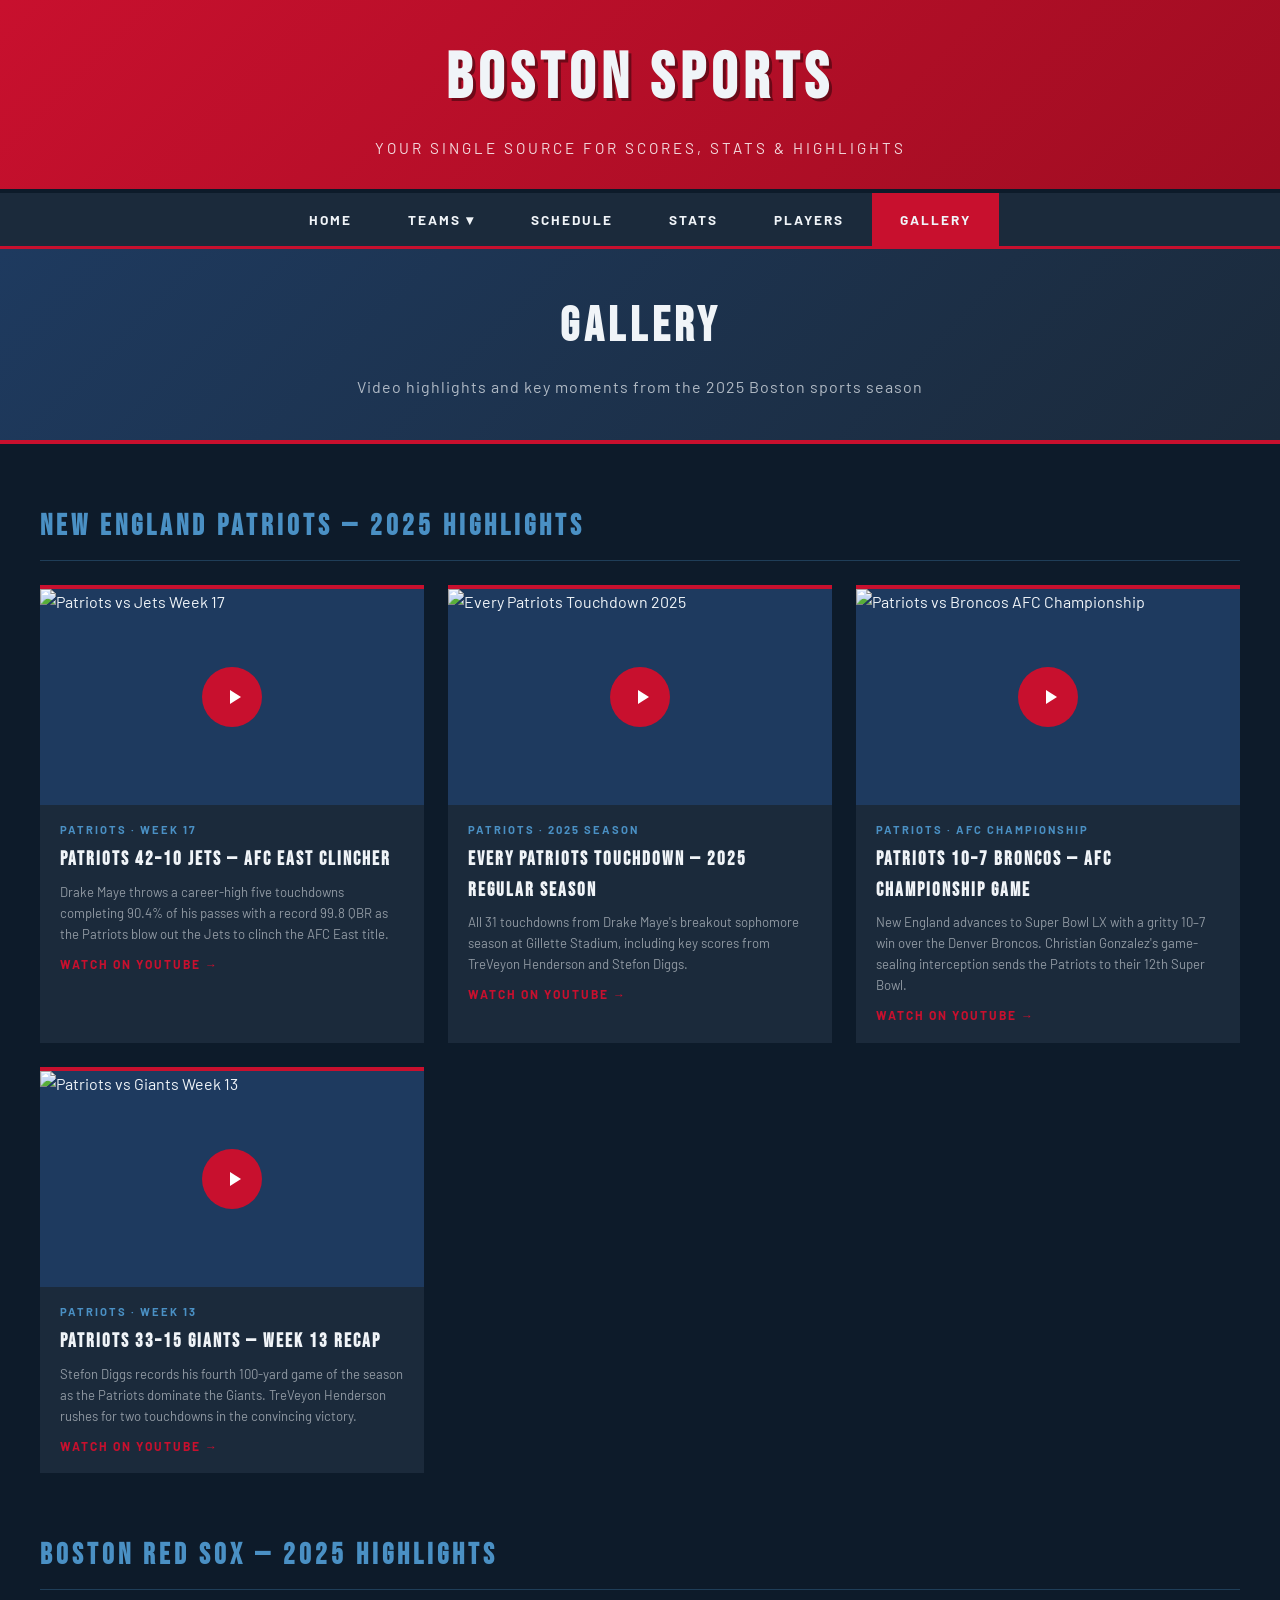
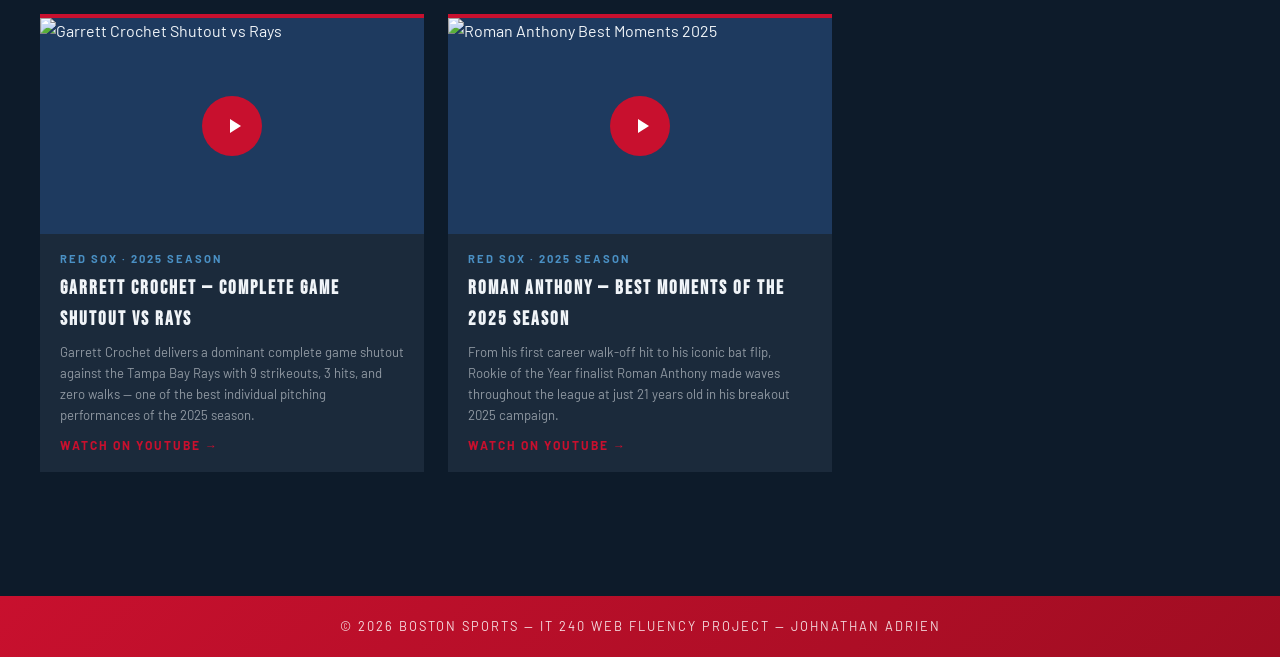
==== gallery.html @ e3b37eab "Add files via upload" ====
<!DOCTYPE html>
<html lang="en">
<head>
  <meta charset="UTF-8" />
  <meta name="viewport" content="width=device-width, initial-scale=1.0"/>
  <title>Boston Sports | Gallery</title>
  <link href="https://fonts.googleapis.com/css2?family=Bebas+Neue&family=Barlow:wght@400;600;700&display=swap" rel="stylesheet"/>
  <link rel="stylesheet" href="styles.css"/>
  <style>
    .gallery-container { padding: 60px 40px; }

    .gallery-block { margin-bottom: 60px; }

    .gallery-block h3 {
      font-family: 'Bebas Neue', sans-serif;
      font-size: 1.8rem;
      letter-spacing: 4px;
      color: var(--accent);
      margin-bottom: 24px;
      border-bottom: 1px solid rgba(74,144,196,0.3);
      padding-bottom: 10px;
    }

    .video-grid {
      display: grid;
      grid-template-columns: repeat(auto-fill, minmax(340px, 1fr));
      gap: 24px;
    }

    /* Clickable card */
    .video-card {
      background-color: var(--navy-mid);
      border-top: 4px solid var(--red);
      overflow: hidden;
      text-decoration: none;
      color: inherit;
      display: block;
      transition: transform 0.2s, border-color 0.2s;
      cursor: pointer;
    }

    .video-card:hover {
      transform: translateY(-4px);
      border-top-color: var(--accent);
    }

    /* Thumbnail with play button overlay */
    .video-thumb {
      position: relative;
      width: 100%;
      padding-bottom: 56.25%;
      overflow: hidden;
      background-color: var(--navy-light);
    }

    .video-thumb img {
      position: absolute;
      top: 0;
      left: 0;
      width: 100%;
      height: 100%;
      object-fit: cover;
      transition: opacity 0.2s;
    }

    .video-card:hover .video-thumb img {
      opacity: 0.85;
    }

    /* Play button overlay */
    .play-btn {
      position: absolute;
      top: 50%;
      left: 50%;
      transform: translate(-50%, -50%);
      width: 60px;
      height: 60px;
      background-color: var(--red);
      border-radius: 50%;
      display: flex;
      align-items: center;
      justify-content: center;
      z-index: 2;
      transition: background 0.2s, transform 0.2s;
    }

    .video-card:hover .play-btn {
      background-color: var(--accent);
      transform: translate(-50%, -50%) scale(1.1);
    }

    .play-btn svg {
      width: 24px;
      height: 24px;
      fill: white;
      margin-left: 4px;
    }

    /* Video info */
    .video-info {
      padding: 16px 20px;
    }

    .video-info .video-tag {
      font-size: 0.7rem;
      letter-spacing: 2px;
      text-transform: uppercase;
      color: var(--accent);
      font-weight: 700;
      margin-bottom: 6px;
    }

    .video-info h4 {
      font-family: 'Bebas Neue', sans-serif;
      font-size: 1.2rem;
      letter-spacing: 2px;
      color: var(--white);
      margin-bottom: 6px;
    }

    .video-info p {
      font-size: 0.82rem;
      color: rgba(240,244,248,0.55);
      line-height: 1.6;
    }

    .watch-link {
      display: inline-block;
      margin-top: 10px;
      font-size: 0.75rem;
      font-weight: 700;
      letter-spacing: 2px;
      text-transform: uppercase;
      color: var(--red);
    }

    .video-card:hover .watch-link {
      color: var(--accent);
    }

    @media (max-width: 768px) {
      .gallery-container { padding: 30px 20px; }
      .video-grid { grid-template-columns: 1fr; }
    }
  </style>
</head>
<body>

  <header>
    <h1>Boston Sports</h1>
    <p>Your single source for scores, stats &amp; highlights</p>
  </header>

  <nav>
    <ul>
      <li><a href="index.html">Home</a></li>
      <li>
        <a href="teams.html">Teams ▾</a>
        <ul class="dropdown">
          <li><a href="teams.html">Football</a></li>
          <li><a href="teams.html">Baseball</a></li>
        </ul>
      </li>
      <li><a href="schedule.html">Schedule</a></li>
      <li><a href="stats.html">Stats</a></li>
      <li><a href="players.html">Players</a></li>
      <li><a href="gallery.html" class="active">Gallery</a></li>
    </ul>
  </nav>

  <div class="page-hero">
    <h2>Gallery</h2>
    <p>Video highlights and key moments from the 2025 Boston sports season</p>
  </div>

  <div class="gallery-container">

    <!-- ── PATRIOTS VIDEOS ── -->
    <div class="gallery-block">
      <h3>New England Patriots — 2025 Highlights</h3>
      <div class="video-grid">

        <a class="video-card" href="https://www.youtube.com/watch?v=RrEI2-lwBlQ" target="_blank" rel="noopener">
          <div class="video-thumb">
            <img src="https://img.youtube.com/vi/RrEI2-lwBlQ/hqdefault.jpg" alt="Patriots vs Jets Week 17"/>
            <div class="play-btn">
              <svg viewBox="0 0 24 24"><path d="M8 5v14l11-7z"/></svg>
            </div>
          </div>
          <div class="video-info">
            <div class="video-tag">Patriots · Week 17</div>
            <h4>Patriots 42–10 Jets — AFC East Clincher</h4>
            <p>Drake Maye throws a career-high five touchdowns completing 90.4% of his passes with a record 99.8 QBR as the Patriots blow out the Jets to clinch the AFC East title.</p>
            <span class="watch-link">Watch on YouTube →</span>
          </div>
        </a>

        <a class="video-card" href="https://www.youtube.com/watch?v=ZAIgDBp9PtM" target="_blank" rel="noopener">
          <div class="video-thumb">
            <img src="https://img.youtube.com/vi/ZAIgDBp9PtM/hqdefault.jpg" alt="Every Patriots Touchdown 2025"/>
            <div class="play-btn">
              <svg viewBox="0 0 24 24"><path d="M8 5v14l11-7z"/></svg>
            </div>
          </div>
          <div class="video-info">
            <div class="video-tag">Patriots · 2025 Season</div>
            <h4>Every Patriots Touchdown — 2025 Regular Season</h4>
            <p>All 31 touchdowns from Drake Maye's breakout sophomore season at Gillette Stadium, including key scores from TreVeyon Henderson and Stefon Diggs.</p>
            <span class="watch-link">Watch on YouTube →</span>
          </div>
        </a>

        <a class="video-card" href="https://www.youtube.com/watch?v=4zShusD66jI" target="_blank" rel="noopener">
          <div class="video-thumb">
            <img src="https://img.youtube.com/vi/4zShusD66jI/hqdefault.jpg" alt="Patriots vs Broncos AFC Championship"/>
            <div class="play-btn">
              <svg viewBox="0 0 24 24"><path d="M8 5v14l11-7z"/></svg>
            </div>
          </div>
          <div class="video-info">
            <div class="video-tag">Patriots · AFC Championship</div>
            <h4>Patriots 10–7 Broncos — AFC Championship Game</h4>
            <p>New England advances to Super Bowl LX with a gritty 10–7 win over the Denver Broncos. Christian Gonzalez's game-sealing interception sends the Patriots to their 12th Super Bowl.</p>
            <span class="watch-link">Watch on YouTube →</span>
          </div>
        </a>

        <a class="video-card" href="https://www.youtube.com/watch?v=LRB3tIVTJnQ" target="_blank" rel="noopener">
          <div class="video-thumb">
            <img src="https://img.youtube.com/vi/LRB3tIVTJnQ/hqdefault.jpg" alt="Patriots vs Giants Week 13"/>
            <div class="play-btn">
              <svg viewBox="0 0 24 24"><path d="M8 5v14l11-7z"/></svg>
            </div>
          </div>
          <div class="video-info">
            <div class="video-tag">Patriots · Week 13</div>
            <h4>Patriots 33–15 Giants — Week 13 Recap</h4>
            <p>Stefon Diggs records his fourth 100-yard game of the season as the Patriots dominate the Giants. TreVeyon Henderson rushes for two touchdowns in the convincing victory.</p>
            <span class="watch-link">Watch on YouTube →</span>
          </div>
        </a>

      </div>
    </div>

    <!-- ── RED SOX VIDEOS ── -->
    <div class="gallery-block">
      <h3>Boston Red Sox — 2025 Highlights</h3>
      <div class="video-grid">

        <a class="video-card" href="https://www.youtube.com/watch?v=mYzKlepaVj8" target="_blank" rel="noopener">
          <div class="video-thumb">
            <img src="https://img.youtube.com/vi/mYzKlepaVj8/hqdefault.jpg" alt="Garrett Crochet Shutout vs Rays"/>
            <div class="play-btn">
              <svg viewBox="0 0 24 24"><path d="M8 5v14l11-7z"/></svg>
            </div>
          </div>
          <div class="video-info">
            <div class="video-tag">Red Sox · 2025 Season</div>
            <h4>Garrett Crochet — Complete Game Shutout vs Rays</h4>
            <p>Garrett Crochet delivers a dominant complete game shutout against the Tampa Bay Rays with 9 strikeouts, 3 hits, and zero walks — one of the best individual pitching performances of the 2025 season.</p>
            <span class="watch-link">Watch on YouTube →</span>
          </div>
        </a>

        <a class="video-card" href="https://www.youtube.com/watch?v=eHoL3UA60uQ" target="_blank" rel="noopener">
          <div class="video-thumb">
            <img src="https://img.youtube.com/vi/eHoL3UA60uQ/hqdefault.jpg" alt="Roman Anthony Best Moments 2025"/>
            <div class="play-btn">
              <svg viewBox="0 0 24 24"><path d="M8 5v14l11-7z"/></svg>
            </div>
          </div>
          <div class="video-info">
            <div class="video-tag">Red Sox · 2025 Season</div>
            <h4>Roman Anthony — Best Moments of the 2025 Season</h4>
            <p>From his first career walk-off hit to his iconic bat flip, Rookie of the Year finalist Roman Anthony made waves throughout the league at just 21 years old in his breakout 2025 campaign.</p>
            <span class="watch-link">Watch on YouTube →</span>
          </div>
        </a>

      </div>
    </div>

  </div>

  <footer>
    <p>&copy; 2026 Boston Sports &mdash; IT 240 Web Fluency Project &mdash; Johnathan Adrien</p>
  </footer>

</body>
</html>
---- styles.css ----
/* ============================================
   Boston Sports — Main Stylesheet
   IT 240 Web Fluency Project
   Johnathan Adrien
   ============================================ */

/* ── CSS Variables ── */
:root {
  --red:        #C8102E;
  --navy:       #0D1B2A;
  --navy-mid:   #1B2A3B;
  --navy-light: #1e3a5f;
  --white:      #F0F4F8;
  --accent:     #4A90C4;
}

/* ── Reset & Base ── */
*, *::before, *::after {
  box-sizing: border-box;
  margin: 0;
  padding: 0;
}

body {
  font-family: 'Barlow', sans-serif;
  background-color: var(--navy);
  color: var(--white);
  line-height: 1.6;
}

a {
  text-decoration: none;
  color: inherit;
}

/* ── HEADER ── */
header {
  background: linear-gradient(135deg, var(--red) 0%, #a00d22 100%);
  padding: 28px 40px;
  text-align: center;
  border-bottom: 4px solid var(--navy);
}

header h1 {
  font-family: 'Bebas Neue', sans-serif;
  font-size: 4rem;
  letter-spacing: 6px;
  color: var(--white);
  text-shadow: 3px 3px 0px rgba(0,0,0,0.4);
}

header p {
  font-size: 0.95rem;
  color: rgba(255,255,255,0.85);
  letter-spacing: 3px;
  text-transform: uppercase;
  margin-top: 6px;
}

/* ── NAVIGATION ── */
nav {
  background-color: var(--navy-mid);
  border-bottom: 3px solid var(--red);
  position: sticky;
  top: 0;
  z-index: 100;
}

nav ul {
  display: flex;
  list-style: none;
  justify-content: center;
}

nav ul li {
  position: relative;
}

nav ul li a {
  display: block;
  padding: 16px 28px;
  font-weight: 700;
  font-size: 0.85rem;
  letter-spacing: 2px;
  text-transform: uppercase;
  color: var(--white);
  transition: background 0.2s;
}

nav ul li a:hover,
nav ul li a.active {
  background-color: var(--red);
}

nav ul li .dropdown {
  display: none;
  position: absolute;
  top: 100%;
  left: 0;
  background-color: var(--navy-light);
  border-top: 3px solid var(--red);
  min-width: 160px;
  z-index: 200;
}

nav ul li .dropdown li a {
  padding: 12px 20px;
  font-size: 0.8rem;
  border-bottom: 1px solid rgba(255,255,255,0.08);
}

nav ul li:hover .dropdown {
  display: block;
}

/* ── PAGE HERO ── */
.page-hero {
  background: linear-gradient(135deg, var(--navy-light) 0%, var(--navy-mid) 100%);
  padding: 40px;
  text-align: center;
  border-bottom: 4px solid var(--red);
}

.page-hero h2 {
  font-family: 'Bebas Neue', sans-serif;
  font-size: 3rem;
  letter-spacing: 5px;
  color: var(--white);
}

.page-hero p {
  color: rgba(240,244,248,0.7);
  margin-top: 8px;
  letter-spacing: 1px;
}

/* ── FOOTER ── */
footer {
  background: linear-gradient(135deg, var(--red) 0%, #a00d22 100%);
  text-align: center;
  padding: 20px 40px;
  font-size: 0.8rem;
  letter-spacing: 2px;
  text-transform: uppercase;
  color: rgba(255,255,255,0.85);
  border-top: 4px solid var(--navy);
}

/* ── STATS TABLES (shared across pages) ── */
.stats-table {
  width: 100%;
  border-collapse: collapse;
  font-size: 0.9rem;
  margin-bottom: 10px;
}

.stats-table th {
  background-color: var(--navy-light);
  color: var(--white);
  padding: 12px 16px;
  text-align: left;
  font-weight: 700;
  letter-spacing: 1px;
  text-transform: uppercase;
  font-size: 0.75rem;
  border-bottom: 2px solid var(--red);
}

.stats-table td {
  padding: 12px 16px;
  border-bottom: 1px solid rgba(255,255,255,0.07);
  color: rgba(240,244,248,0.85);
}

.stats-table td:first-child {
  font-weight: 700;
  color: var(--white);
}

.stats-table tr:hover td {
  background-color: var(--navy-mid);
}

/* ── HOMEPAGE HERO ── */
.hero {
  display: flex;
  height: 340px;
  overflow: hidden;
}

.hero-image {
  flex: 1;
  background-color: var(--navy-mid);
  display: flex;
  flex-direction: column;
  align-items: center;
  justify-content: center;
  gap: 16px;
  border-right: 2px solid var(--navy);
  position: relative;
  overflow: hidden;
  transition: background 0.3s;
}

.hero-image:hover { background-color: var(--navy-light); }
.hero-image:last-child { border-right: none; }

.hero-image-logo {
  width: 160px;
  height: 160px;
  background-color: #ffffff;
  border-radius: 4px;
  display: flex;
  align-items: center;
  justify-content: center;
  padding: 12px;
}

.hero-image-logo img {
  width: 100%;
  height: 100%;
  object-fit: contain;
}

.hero-image-label {
  background-color: var(--red);
  color: var(--white);
  font-family: 'Bebas Neue', sans-serif;
  font-size: 1.2rem;
  letter-spacing: 3px;
  padding: 6px 20px;
}

.hero-record {
  font-size: 0.8rem;
  letter-spacing: 2px;
  text-transform: uppercase;
  color: var(--accent);
}

/* ── HIGHLIGHTS ── */
.highlights {
  background-color: var(--navy-mid);
  padding: 60px 40px;
  text-align: center;
  border-top: 4px solid var(--accent);
}

.highlights h2 {
  font-family: 'Bebas Neue', sans-serif;
  font-size: 3.5rem;
  letter-spacing: 6px;
  color: var(--white);
  margin-bottom: 12px;
}

.highlights > p {
  color: rgba(240,244,248,0.55);
  font-size: 0.95rem;
  letter-spacing: 1px;
  max-width: 500px;
  margin: 0 auto;
}

.highlights-grid {
  display: flex;
  gap: 20px;
  margin-top: 40px;
  flex-wrap: wrap;
  justify-content: center;
}

.highlight-card {
  background-color: var(--navy);
  border: 1px solid rgba(74,144,196,0.2);
  border-top: 3px solid var(--red);
  padding: 24px;
  flex: 1;
  min-width: 220px;
  max-width: 300px;
  text-align: left;
}

.highlight-card .tag {
  font-size: 0.7rem;
  letter-spacing: 2px;
  text-transform: uppercase;
  color: var(--accent);
  font-weight: 700;
  margin-bottom: 10px;
}

.highlight-card h3 {
  font-family: 'Bebas Neue', sans-serif;
  font-size: 1.4rem;
  letter-spacing: 2px;
  margin-bottom: 8px;
  color: var(--white);
}

.highlight-card p {
  font-size: 0.85rem;
  color: rgba(240,244,248,0.55);
  line-height: 1.6;
}

/* ── STATS PREVIEW (homepage) ── */
.stats-preview {
  padding: 60px 40px;
  background-color: var(--navy);
  border-top: 4px solid var(--red);
}

.stats-preview h2 {
  font-family: 'Bebas Neue', sans-serif;
  font-size: 2.5rem;
  letter-spacing: 4px;
  margin-bottom: 24px;
  color: var(--white);
}

/* ── TEAMS PAGE ── */
.tab-bar {
  display: flex;
  justify-content: center;
  background-color: var(--navy-mid);
  border-bottom: 3px solid var(--accent);
}

.tab-bar button {
  background: none;
  border: none;
  color: var(--white);
  font-family: 'Barlow', sans-serif;
  font-weight: 700;
  font-size: 0.85rem;
  letter-spacing: 2px;
  text-transform: uppercase;
  padding: 16px 40px;
  cursor: pointer;
  transition: background 0.2s;
}

.tab-bar button:hover,
.tab-bar button.active {
  background-color: var(--red);
}

.team-section {
  display: none;
  padding: 60px 40px;
}

.team-section.active {
  display: block;
}

.team-header {
  display: flex;
  align-items: center;
  gap: 30px;
  margin-bottom: 40px;
  border-bottom: 3px solid var(--accent);
  padding-bottom: 30px;
}

.team-logo {
  width: 130px;
  height: 130px;
  background-color: var(--navy);
  border: 3px solid var(--accent);
  display: flex;
  align-items: center;
  justify-content: center;
  flex-shrink: 0;
  overflow: hidden;
  padding: 10px;
  border-radius: 4px;
}

.team-logo img {
  width: 100%;
  height: 100%;
  object-fit: contain;
}

.team-info h3 {
  font-family: 'Bebas Neue', sans-serif;
  font-size: 2.5rem;
  letter-spacing: 4px;
  color: var(--white);
}

.team-info p {
  color: rgba(240,244,248,0.55);
  font-size: 0.9rem;
  letter-spacing: 1px;
  margin-top: 4px;
}

.team-info .record {
  color: var(--accent);
  font-size: 0.85rem;
  letter-spacing: 1px;
  margin-top: 6px;
}

.team-stats-row {
  display: flex;
  gap: 24px;
  flex-wrap: wrap;
  margin-top: 16px;
  padding-top: 16px;
  border-top: 1px solid rgba(255,255,255,0.08);
}

.team-stat {
  display: flex;
  flex-direction: column;
}

.team-stat .ts-val {
  font-family: 'Bebas Neue', sans-serif;
  font-size: 1.4rem;
  color: var(--white);
  letter-spacing: 2px;
  line-height: 1;
}

.team-stat .ts-lbl {
  font-size: 0.65rem;
  letter-spacing: 2px;
  text-transform: uppercase;
  color: rgba(240,244,248,0.4);
  margin-top: 2px;
}

.roster-section-label {
  font-family: 'Bebas Neue', sans-serif;
  font-size: 1.2rem;
  letter-spacing: 3px;
  color: var(--accent);
  margin: 30px 0 12px;
  text-transform: uppercase;
}

.roster-table {
  width: 100%;
  border-collapse: collapse;
  font-size: 0.9rem;
}

.roster-table th {
  background-color: var(--navy-light);
  color: var(--white);
  padding: 12px 16px;
  text-align: left;
  font-weight: 700;
  letter-spacing: 1px;
  text-transform: uppercase;
  font-size: 0.75rem;
  border-bottom: 2px solid var(--red);
}

.roster-table td {
  padding: 12px 16px;
  border-bottom: 1px solid rgba(255,255,255,0.07);
  color: rgba(240,244,248,0.85);
}

.roster-table tr:hover td {
  background-color: var(--navy-mid);
}

.featured { font-weight: 700; color: var(--white); }

.featured-badge {
  font-size: 0.65rem;
  font-weight: 700;
  letter-spacing: 1px;
  text-transform: uppercase;
  padding: 2px 8px;
  background-color: var(--red);
  color: var(--white);
  margin-left: 6px;
  vertical-align: middle;
}

/* ── SCHEDULE PAGE ── */
.schedule-container { padding: 60px 40px; }

.schedule-block { margin-bottom: 50px; }

.schedule-block h3 {
  font-family: 'Bebas Neue', sans-serif;
  font-size: 1.8rem;
  letter-spacing: 4px;
  color: var(--accent);
  margin-bottom: 16px;
  border-bottom: 1px solid rgba(74,144,196,0.3);
  padding-bottom: 10px;
}

.game-card {
  background-color: var(--navy-mid);
  border-left: 4px solid var(--red);
  padding: 20px 24px;
  margin-bottom: 12px;
  display: flex;
  justify-content: space-between;
  align-items: center;
  flex-wrap: wrap;
  gap: 12px;
}

.game-info { display: flex; flex-direction: column; gap: 4px; }

.game-info .matchup {
  font-family: 'Bebas Neue', sans-serif;
  font-size: 1.4rem;
  letter-spacing: 2px;
  color: var(--white);
}

.game-info .details {
  font-size: 0.8rem;
  color: rgba(240,244,248,0.45);
  letter-spacing: 1px;
  text-transform: uppercase;
}

.game-result {
  font-family: 'Bebas Neue', sans-serif;
  font-size: 1.6rem;
  letter-spacing: 2px;
  text-align: right;
}

.game-result.win { color: #4caf50; }
.game-result.loss { color: var(--red); }
.game-result.tbd { color: var(--accent); }

.badge {
  font-size: 0.7rem;
  font-weight: 700;
  letter-spacing: 2px;
  text-transform: uppercase;
  padding: 4px 10px;
  background-color: var(--red);
  color: var(--white);
}

.badge.upcoming {
  background-color: var(--navy-light);
  color: var(--accent);
  border: 1px solid var(--accent);
}

/* ── STATS PAGE ── */
.stats-container { padding: 60px 40px; }

.stats-block { margin-bottom: 60px; }

.stats-block h3 {
  font-family: 'Bebas Neue', sans-serif;
  font-size: 1.8rem;
  letter-spacing: 4px;
  color: var(--accent);
  margin-bottom: 20px;
  border-bottom: 1px solid rgba(74,144,196,0.3);
  padding-bottom: 10px;
}

.stats-block h4 {
  font-family: 'Bebas Neue', sans-serif;
  font-size: 1.1rem;
  letter-spacing: 3px;
  color: var(--red);
  margin: 24px 0 12px;
  text-transform: uppercase;
}

/* ── PLAYERS PAGE ── */
.players-container { padding: 60px 40px; }

.team-label {
  font-family: 'Bebas Neue', sans-serif;
  font-size: 1.8rem;
  letter-spacing: 4px;
  color: var(--accent);
  margin-bottom: 24px;
  border-bottom: 1px solid rgba(74,144,196,0.3);
  padding-bottom: 10px;
}

.featured-players {
  display: flex;
  flex-direction: column;
  gap: 30px;
  margin-bottom: 60px;
}

.player-profile {
  background-color: var(--navy-mid);
  border-left: 5px solid var(--red);
  display: flex;
  gap: 0;
  overflow: hidden;
}

.player-photo-box {
  width: 160px;
  height: 280px;
  background-color: var(--navy-light);
  display: flex;
  align-items: center;
  justify-content: center;
  font-size: 0.75rem;
  letter-spacing: 2px;
  color: rgba(255,255,255,0.2);
  text-transform: uppercase;
  flex-shrink: 0;
  text-align: center;
  overflow: hidden;
}

.player-photo-box img {
  width: 100%;
  height: 100%;
  object-fit: cover;
  object-position: center top;
  display: block;
}

.player-details { padding: 24px 28px; flex: 1; }

.player-top {
  display: flex;
  align-items: flex-start;
  justify-content: space-between;
  flex-wrap: wrap;
  gap: 12px;
  margin-bottom: 12px;
}

.player-name-block .number {
  font-family: 'Bebas Neue', sans-serif;
  font-size: 1rem;
  color: var(--red);
  letter-spacing: 2px;
}

.player-name-block .name {
  font-family: 'Bebas Neue', sans-serif;
  font-size: 2rem;
  letter-spacing: 3px;
  color: var(--white);
  line-height: 1.1;
}

.player-name-block .position {
  font-size: 0.8rem;
  letter-spacing: 2px;
  text-transform: uppercase;
  color: var(--accent);
  margin-top: 4px;
}

.player-badges {
  display: flex;
  gap: 8px;
  flex-wrap: wrap;
}

.player-badges .badge {
  font-size: 0.65rem;
  font-weight: 700;
  letter-spacing: 1.5px;
  text-transform: uppercase;
  padding: 4px 10px;
  border: 1px solid var(--accent);
  color: var(--accent);
  background: none;
}

.player-badges .badge.red {
  border-color: var(--red);
  color: var(--red);
}

.player-bio {
  font-size: 0.88rem;
  color: rgba(240,244,248,0.65);
  line-height: 1.7;
  margin-bottom: 20px;
  max-width: 700px;
}

.player-stat-row {
  display: flex;
  gap: 24px;
  flex-wrap: wrap;
  padding-top: 16px;
  border-top: 1px solid rgba(255,255,255,0.08);
}

.stat-box {
  display: flex;
  flex-direction: column;
  align-items: center;
  min-width: 60px;
}

.stat-box .val {
  font-family: 'Bebas Neue', sans-serif;
  font-size: 1.8rem;
  color: var(--white);
  line-height: 1;
}

.stat-box .lbl {
  font-size: 0.65rem;
  letter-spacing: 2px;
  text-transform: uppercase;
  color: rgba(240,244,248,0.4);
  margin-top: 2px;
}

/* ── MOBILE RESPONSIVENESS ── */
@media (max-width: 768px) {
  header h1 { font-size: 2.5rem; }
  nav ul { flex-wrap: wrap; justify-content: flex-start; }
  nav ul li a { padding: 12px 16px; font-size: 0.75rem; }
  .hero { flex-direction: column; height: auto; }
  .hero-image { height: 220px; border-right: none; border-bottom: 2px solid var(--navy); }
  .highlights, .stats-preview { padding: 40px 20px; }
  .highlights h2 { font-size: 2.5rem; }
  .stats-table { font-size: 0.8rem; }
  .stats-table th, .stats-table td { padding: 10px; }
  .team-section { padding: 30px 20px; }
  .team-header { flex-direction: column; text-align: center; }
  .schedule-container { padding: 30px 20px; }
  .game-card { flex-direction: column; }
  .stats-container { padding: 30px 20px; }
  .stats-table { font-size: 0.78rem; }
  .stats-table th, .stats-table td { padding: 10px 8px; }
  .players-container { padding: 30px 20px; }
  .player-profile { flex-direction: column; }
  .player-photo-box { width: 100%; height: 180px; }
  .player-stat-row { gap: 16px; }
}
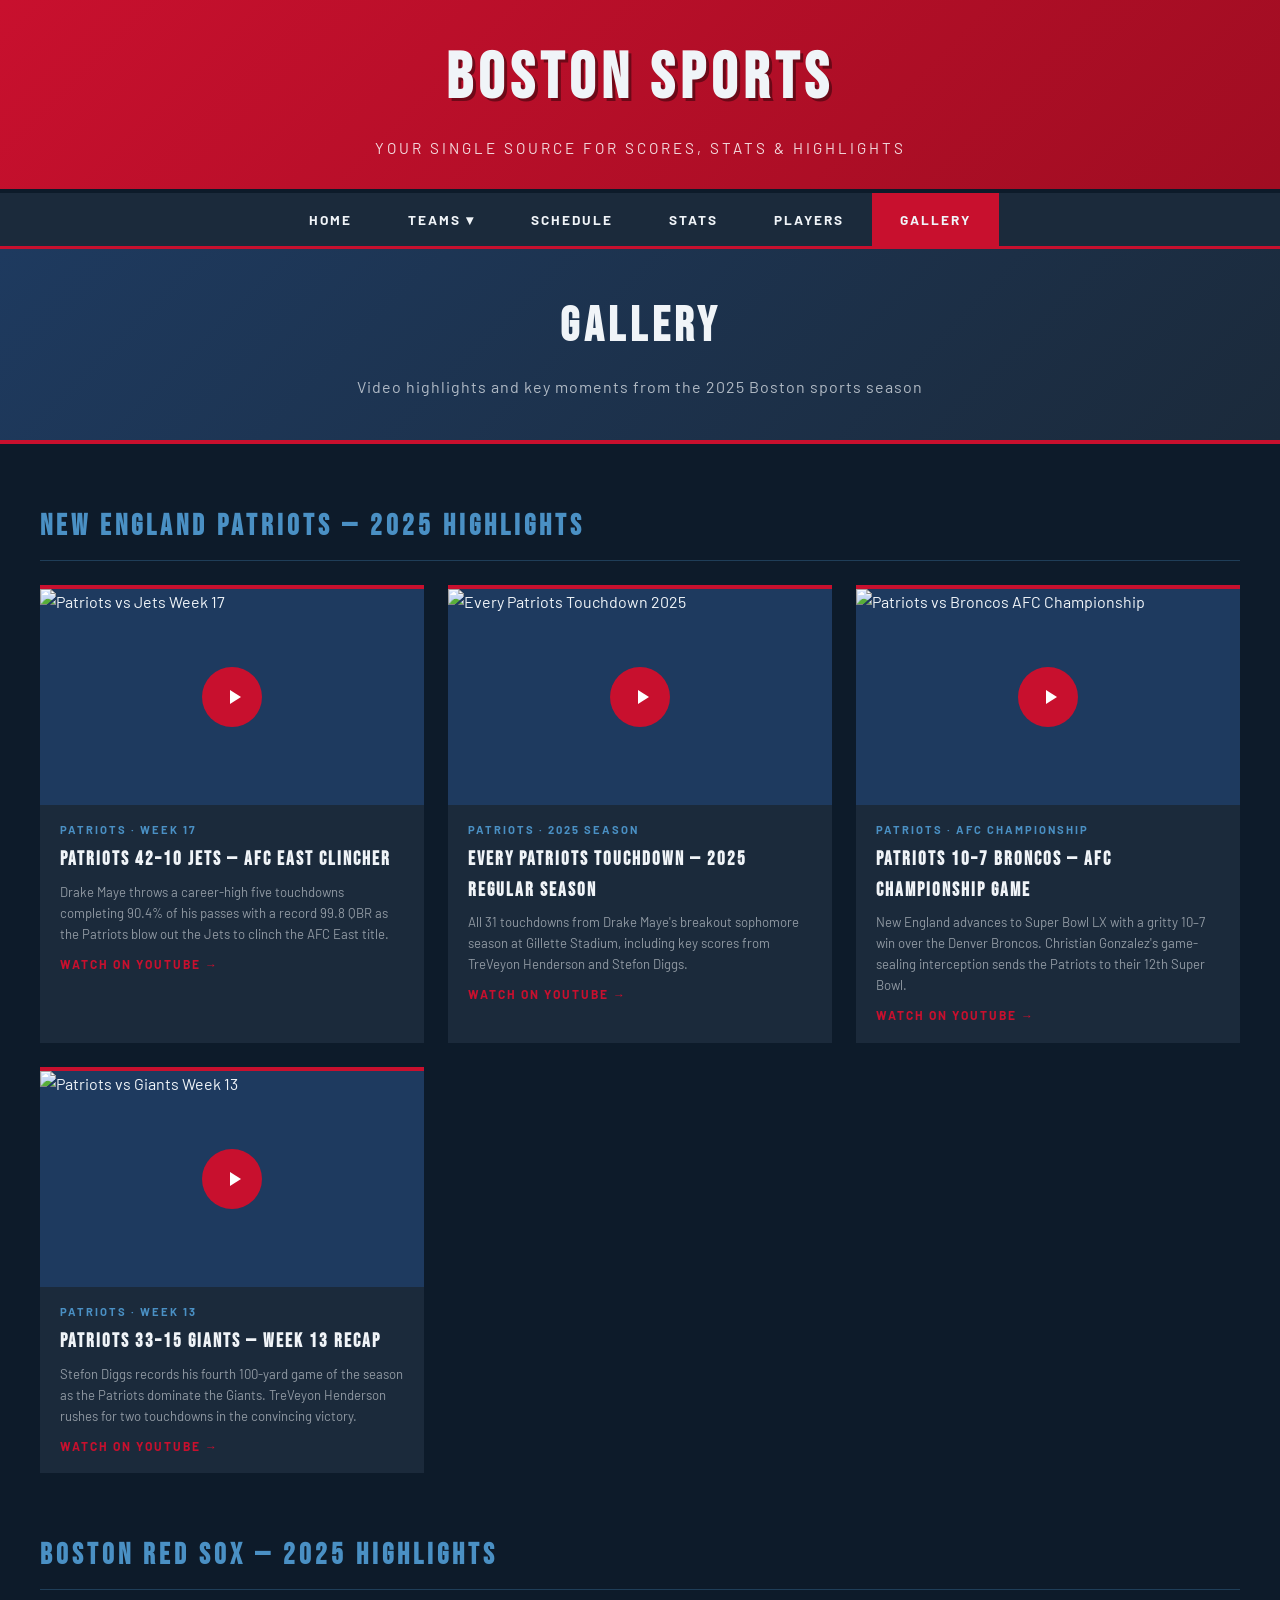
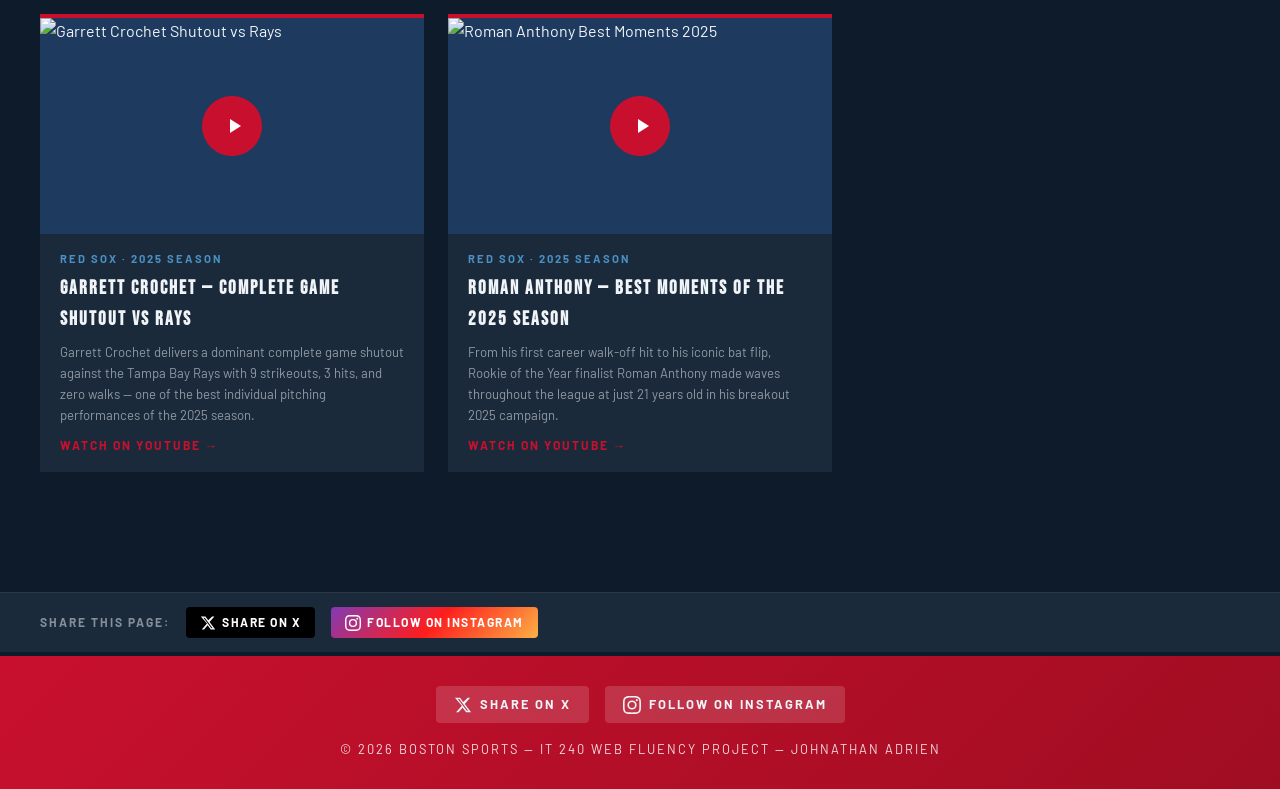
==== commit e7dcd124: "Add files via upload" ====
--- a/gallery.html
+++ b/gallery.html
@@ -283,7 +283,30 @@
 
   </div>
 
+  <!-- ── SHARE BAR ── -->
+  <div class="share-bar">
+    <span>Share This Page:</span>
+    <a class="share-x" href="https://twitter.com/intent/tweet?text=Check+out+Boston+Sports!&url=https://mr2tymes.github.io/boston-sports/" target="_blank" rel="noopener">
+      <svg viewBox="0 0 24 24"><path d="M18.244 2.25h3.308l-7.227 8.26 8.502 11.24H16.17l-4.714-6.231-5.401 6.231H2.743l7.73-8.835L1.254 2.25H8.08l4.259 5.636 5.905-5.636Zm-1.161 17.52h1.833L7.084 4.126H5.117z"/></svg>
+      Share on X
+    </a>
+    <a class="share-ig" href="https://www.instagram.com/redsox/" target="_blank" rel="noopener">
+      <svg viewBox="0 0 24 24"><path d="M12 2.163c3.204 0 3.584.012 4.85.07 3.252.148 4.771 1.691 4.919 4.919.058 1.265.069 1.645.069 4.849 0 3.205-.012 3.584-.069 4.849-.149 3.225-1.664 4.771-4.919 4.919-1.266.058-1.644.07-4.85.07-3.204 0-3.584-.012-4.849-.07-3.26-.149-4.771-1.699-4.919-4.92-.058-1.265-.07-1.644-.07-4.849 0-3.204.013-3.583.07-4.849.149-3.227 1.664-4.771 4.919-4.919 1.266-.057 1.645-.069 4.849-.069zM12 0C8.741 0 8.333.014 7.053.072 2.695.272.273 2.69.073 7.052.014 8.333 0 8.741 0 12c0 3.259.014 3.668.072 4.948.2 4.358 2.618 6.78 6.98 6.98C8.333 23.986 8.741 24 12 24c3.259 0 3.668-.014 4.948-.072 4.354-.2 6.782-2.618 6.979-6.98.059-1.28.073-1.689.073-4.948 0-3.259-.014-3.667-.072-4.947-.196-4.354-2.617-6.78-6.979-6.98C15.668.014 15.259 0 12 0zm0 5.838a6.162 6.162 0 100 12.324 6.162 6.162 0 000-12.324zM12 16a4 4 0 110-8 4 4 0 010 8zm6.406-11.845a1.44 1.44 0 100 2.881 1.44 1.44 0 000-2.881z"/></svg>
+      Follow on Instagram
+    </a>
+  </div>
+
   <footer>
+    <div class="footer-social">
+      <a href="https://twitter.com/intent/tweet?text=Check+out+Boston+Sports!&url=https://mr2tymes.github.io/boston-sports/" target="_blank" rel="noopener">
+        <svg viewBox="0 0 24 24"><path d="M18.244 2.25h3.308l-7.227 8.26 8.502 11.24H16.17l-4.714-6.231-5.401 6.231H2.743l7.73-8.835L1.254 2.25H8.08l4.259 5.636 5.905-5.636Zm-1.161 17.52h1.833L7.084 4.126H5.117z"/></svg>
+        Share on X
+      </a>
+      <a href="https://www.instagram.com/redsox/" target="_blank" rel="noopener">
+        <svg viewBox="0 0 24 24"><path d="M12 2.163c3.204 0 3.584.012 4.85.07 3.252.148 4.771 1.691 4.919 4.919.058 1.265.069 1.645.069 4.849 0 3.205-.012 3.584-.069 4.849-.149 3.225-1.664 4.771-4.919 4.919-1.266.058-1.644.07-4.85.07-3.204 0-3.584-.012-4.849-.07-3.26-.149-4.771-1.699-4.919-4.92-.058-1.265-.07-1.644-.07-4.849 0-3.204.013-3.583.07-4.849.149-3.227 1.664-4.771 4.919-4.919 1.266-.057 1.645-.069 4.849-.069zM12 0C8.741 0 8.333.014 7.053.072 2.695.272.273 2.69.073 7.052.014 8.333 0 8.741 0 12c0 3.259.014 3.668.072 4.948.2 4.358 2.618 6.78 6.98 6.98C8.333 23.986 8.741 24 12 24c3.259 0 3.668-.014 4.948-.072 4.354-.2 6.782-2.618 6.979-6.98.059-1.28.073-1.689.073-4.948 0-3.259-.014-3.667-.072-4.947-.196-4.354-2.617-6.78-6.979-6.98C15.668.014 15.259 0 12 0zm0 5.838a6.162 6.162 0 100 12.324 6.162 6.162 0 000-12.324zM12 16a4 4 0 110-8 4 4 0 010 8zm6.406-11.845a1.44 1.44 0 100 2.881 1.44 1.44 0 000-2.881z"/></svg>
+        Follow on Instagram
+      </a>
+    </div>
     <p>&copy; 2026 Boston Sports &mdash; IT 240 Web Fluency Project &mdash; Johnathan Adrien</p>
   </footer>
 
--- a/styles.css
+++ b/styles.css
@@ -138,12 +138,108 @@
 footer {
   background: linear-gradient(135deg, var(--red) 0%, #a00d22 100%);
   text-align: center;
-  padding: 20px 40px;
+  padding: 30px 40px;
   font-size: 0.8rem;
   letter-spacing: 2px;
   text-transform: uppercase;
   color: rgba(255,255,255,0.85);
   border-top: 4px solid var(--navy);
+}
+
+/* Social media follow links in footer */
+.footer-social {
+  display: flex;
+  justify-content: center;
+  gap: 16px;
+  margin-bottom: 16px;
+}
+
+.footer-social a {
+  display: flex;
+  align-items: center;
+  gap: 8px;
+  background-color: rgba(255,255,255,0.15);
+  color: var(--white);
+  padding: 8px 18px;
+  border-radius: 4px;
+  font-size: 0.8rem;
+  font-weight: 700;
+  letter-spacing: 2px;
+  text-transform: uppercase;
+  transition: background 0.2s;
+  text-decoration: none;
+}
+
+.footer-social a:hover {
+  background-color: rgba(255,255,255,0.3);
+}
+
+.footer-social svg {
+  width: 18px;
+  height: 18px;
+  fill: var(--white);
+}
+
+/* Share buttons */
+.share-bar {
+  background-color: var(--navy-mid);
+  padding: 14px 40px;
+  display: flex;
+  align-items: center;
+  gap: 16px;
+  border-top: 1px solid rgba(255,255,255,0.07);
+  flex-wrap: wrap;
+}
+
+.share-bar span {
+  font-size: 0.75rem;
+  font-weight: 700;
+  letter-spacing: 2px;
+  text-transform: uppercase;
+  color: rgba(240,244,248,0.5);
+}
+
+.share-bar a {
+  display: flex;
+  align-items: center;
+  gap: 6px;
+  padding: 6px 14px;
+  font-size: 0.75rem;
+  font-weight: 700;
+  letter-spacing: 1.5px;
+  text-transform: uppercase;
+  border-radius: 4px;
+  transition: background 0.2s, color 0.2s;
+  text-decoration: none;
+}
+
+.share-bar a.share-x {
+  background-color: #000000;
+  color: #ffffff;
+}
+
+.share-bar a.share-x:hover {
+  background-color: #333333;
+}
+
+.share-bar a.share-ig {
+  background: linear-gradient(135deg, #833ab4, #fd1d1d, #fcb045);
+  color: #ffffff;
+}
+
+.share-bar a.share-ig:hover {
+  opacity: 0.85;
+}
+
+.share-bar svg {
+  width: 16px;
+  height: 16px;
+  fill: currentColor;
+}
+
+@media (max-width: 768px) {
+  .share-bar { padding: 14px 20px; }
+  .footer-social { flex-wrap: wrap; }
 }
 
 /* ── STATS TABLES (shared across pages) ── */
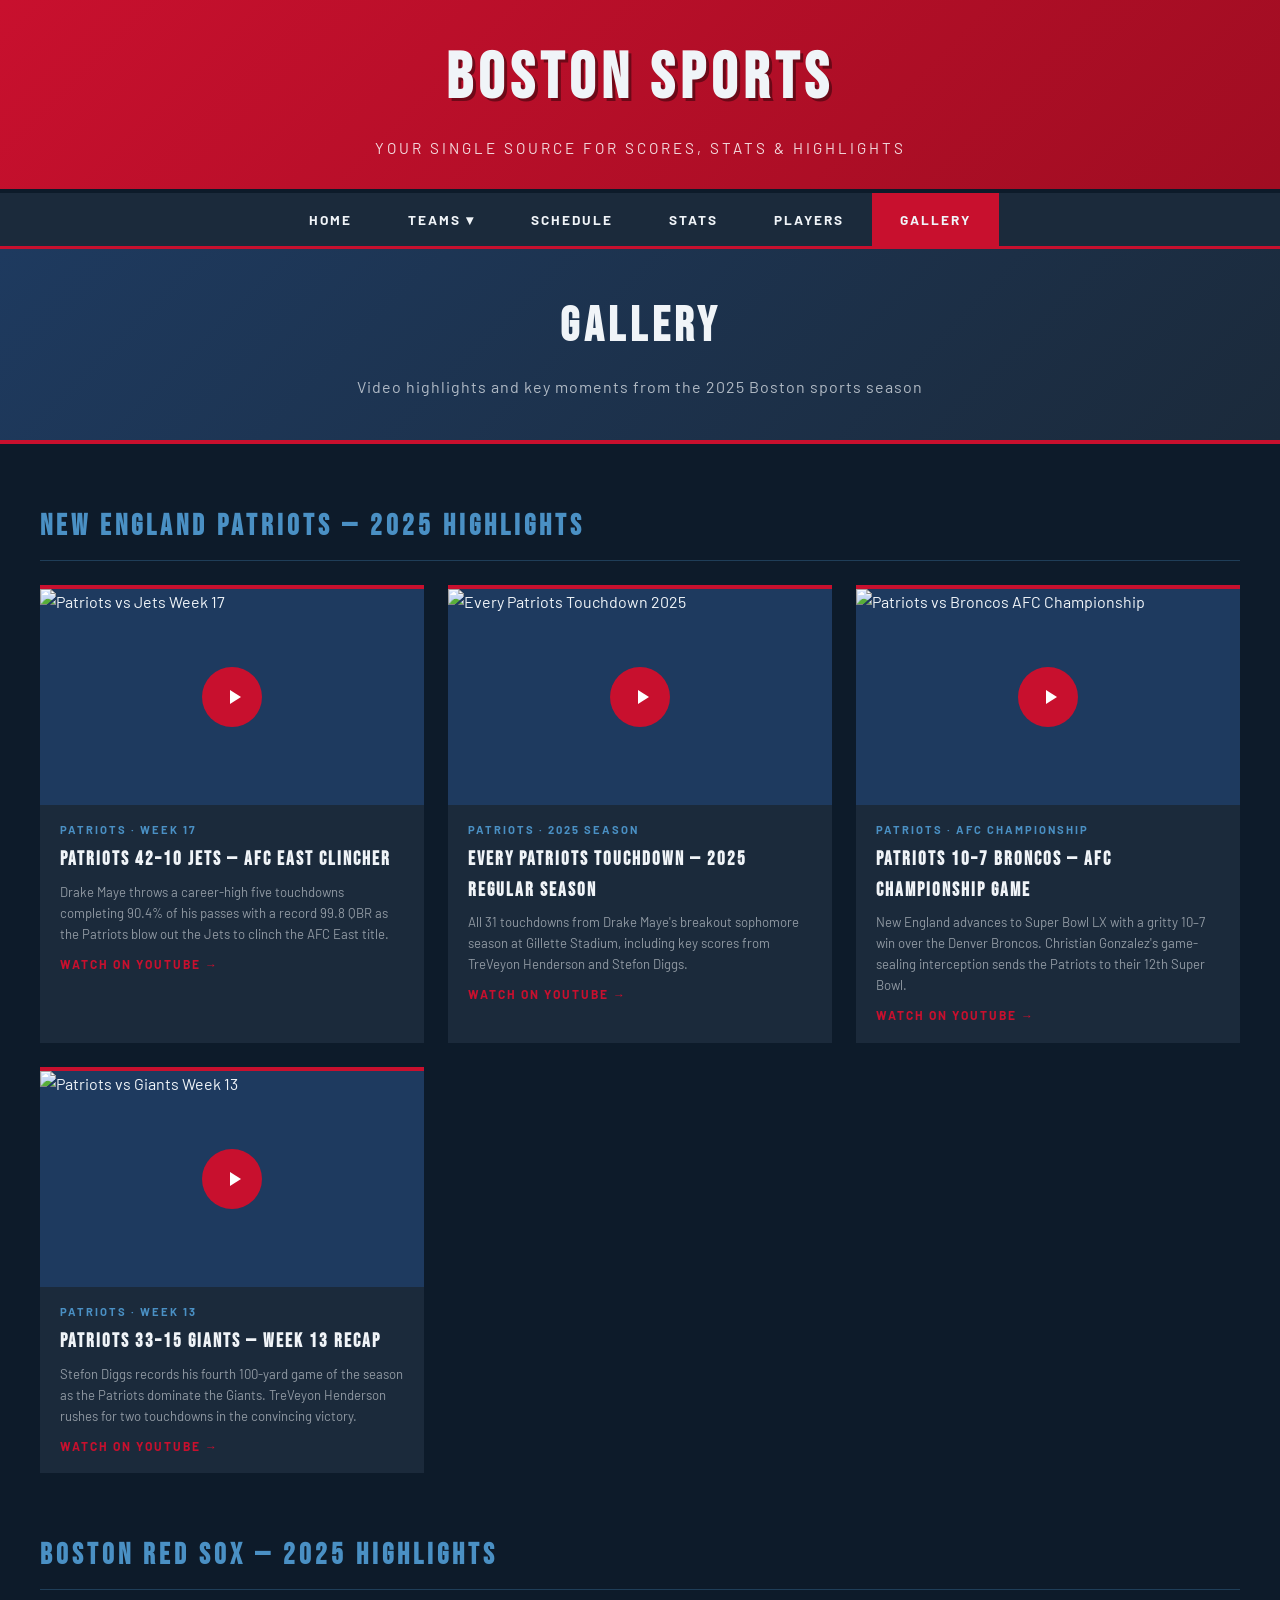
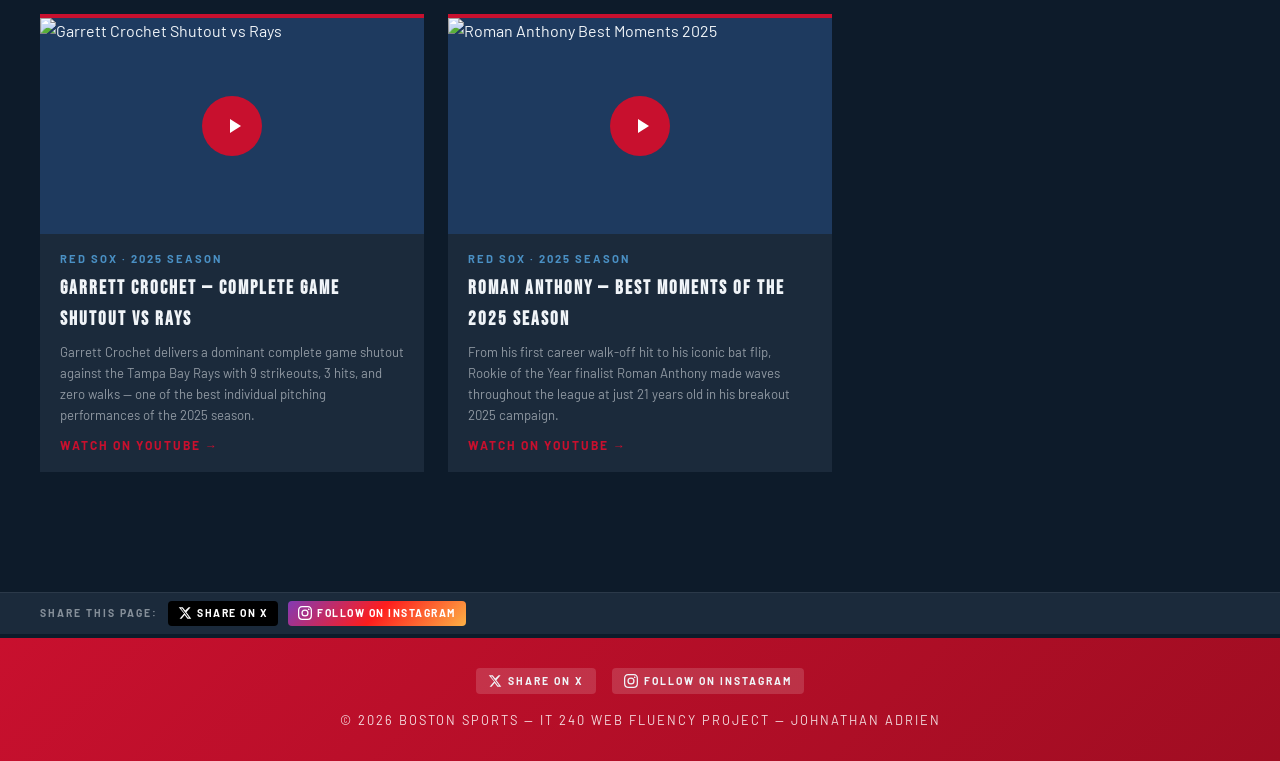
==== commit dc9ab152: "Add files via upload" ====
--- a/gallery.html
+++ b/gallery.html
@@ -184,7 +184,7 @@
           <div class="video-thumb">
             <img src="https://img.youtube.com/vi/RrEI2-lwBlQ/hqdefault.jpg" alt="Patriots vs Jets Week 17"/>
             <div class="play-btn">
-              <svg viewBox="0 0 24 24"><path d="M8 5v14l11-7z"/></svg>
+              <svg viewBox="0 0 24 24" width="14" height="14" style="display:inline-block;vertical-align:middle;"><path d="M8 5v14l11-7z"/></svg>
             </div>
           </div>
           <div class="video-info">
@@ -199,7 +199,7 @@
           <div class="video-thumb">
             <img src="https://img.youtube.com/vi/ZAIgDBp9PtM/hqdefault.jpg" alt="Every Patriots Touchdown 2025"/>
             <div class="play-btn">
-              <svg viewBox="0 0 24 24"><path d="M8 5v14l11-7z"/></svg>
+              <svg viewBox="0 0 24 24" width="14" height="14" style="display:inline-block;vertical-align:middle;"><path d="M8 5v14l11-7z"/></svg>
             </div>
           </div>
           <div class="video-info">
@@ -214,7 +214,7 @@
           <div class="video-thumb">
             <img src="https://img.youtube.com/vi/4zShusD66jI/hqdefault.jpg" alt="Patriots vs Broncos AFC Championship"/>
             <div class="play-btn">
-              <svg viewBox="0 0 24 24"><path d="M8 5v14l11-7z"/></svg>
+              <svg viewBox="0 0 24 24" width="14" height="14" style="display:inline-block;vertical-align:middle;"><path d="M8 5v14l11-7z"/></svg>
             </div>
           </div>
           <div class="video-info">
@@ -229,7 +229,7 @@
           <div class="video-thumb">
             <img src="https://img.youtube.com/vi/LRB3tIVTJnQ/hqdefault.jpg" alt="Patriots vs Giants Week 13"/>
             <div class="play-btn">
-              <svg viewBox="0 0 24 24"><path d="M8 5v14l11-7z"/></svg>
+              <svg viewBox="0 0 24 24" width="14" height="14" style="display:inline-block;vertical-align:middle;"><path d="M8 5v14l11-7z"/></svg>
             </div>
           </div>
           <div class="video-info">
@@ -252,7 +252,7 @@
           <div class="video-thumb">
             <img src="https://img.youtube.com/vi/mYzKlepaVj8/hqdefault.jpg" alt="Garrett Crochet Shutout vs Rays"/>
             <div class="play-btn">
-              <svg viewBox="0 0 24 24"><path d="M8 5v14l11-7z"/></svg>
+              <svg viewBox="0 0 24 24" width="14" height="14" style="display:inline-block;vertical-align:middle;"><path d="M8 5v14l11-7z"/></svg>
             </div>
           </div>
           <div class="video-info">
@@ -267,7 +267,7 @@
           <div class="video-thumb">
             <img src="https://img.youtube.com/vi/eHoL3UA60uQ/hqdefault.jpg" alt="Roman Anthony Best Moments 2025"/>
             <div class="play-btn">
-              <svg viewBox="0 0 24 24"><path d="M8 5v14l11-7z"/></svg>
+              <svg viewBox="0 0 24 24" width="14" height="14" style="display:inline-block;vertical-align:middle;"><path d="M8 5v14l11-7z"/></svg>
             </div>
           </div>
           <div class="video-info">
@@ -287,11 +287,11 @@
   <div class="share-bar">
     <span>Share This Page:</span>
     <a class="share-x" href="https://twitter.com/intent/tweet?text=Check+out+Boston+Sports!&url=https://mr2tymes.github.io/boston-sports/" target="_blank" rel="noopener">
-      <svg viewBox="0 0 24 24"><path d="M18.244 2.25h3.308l-7.227 8.26 8.502 11.24H16.17l-4.714-6.231-5.401 6.231H2.743l7.73-8.835L1.254 2.25H8.08l4.259 5.636 5.905-5.636Zm-1.161 17.52h1.833L7.084 4.126H5.117z"/></svg>
+      <svg viewBox="0 0 24 24" width="14" height="14" style="display:inline-block;vertical-align:middle;"><path d="M18.244 2.25h3.308l-7.227 8.26 8.502 11.24H16.17l-4.714-6.231-5.401 6.231H2.743l7.73-8.835L1.254 2.25H8.08l4.259 5.636 5.905-5.636Zm-1.161 17.52h1.833L7.084 4.126H5.117z"/></svg>
       Share on X
     </a>
     <a class="share-ig" href="https://www.instagram.com/redsox/" target="_blank" rel="noopener">
-      <svg viewBox="0 0 24 24"><path d="M12 2.163c3.204 0 3.584.012 4.85.07 3.252.148 4.771 1.691 4.919 4.919.058 1.265.069 1.645.069 4.849 0 3.205-.012 3.584-.069 4.849-.149 3.225-1.664 4.771-4.919 4.919-1.266.058-1.644.07-4.85.07-3.204 0-3.584-.012-4.849-.07-3.26-.149-4.771-1.699-4.919-4.92-.058-1.265-.07-1.644-.07-4.849 0-3.204.013-3.583.07-4.849.149-3.227 1.664-4.771 4.919-4.919 1.266-.057 1.645-.069 4.849-.069zM12 0C8.741 0 8.333.014 7.053.072 2.695.272.273 2.69.073 7.052.014 8.333 0 8.741 0 12c0 3.259.014 3.668.072 4.948.2 4.358 2.618 6.78 6.98 6.98C8.333 23.986 8.741 24 12 24c3.259 0 3.668-.014 4.948-.072 4.354-.2 6.782-2.618 6.979-6.98.059-1.28.073-1.689.073-4.948 0-3.259-.014-3.667-.072-4.947-.196-4.354-2.617-6.78-6.979-6.98C15.668.014 15.259 0 12 0zm0 5.838a6.162 6.162 0 100 12.324 6.162 6.162 0 000-12.324zM12 16a4 4 0 110-8 4 4 0 010 8zm6.406-11.845a1.44 1.44 0 100 2.881 1.44 1.44 0 000-2.881z"/></svg>
+      <svg viewBox="0 0 24 24" width="14" height="14" style="display:inline-block;vertical-align:middle;"><path d="M12 2.163c3.204 0 3.584.012 4.85.07 3.252.148 4.771 1.691 4.919 4.919.058 1.265.069 1.645.069 4.849 0 3.205-.012 3.584-.069 4.849-.149 3.225-1.664 4.771-4.919 4.919-1.266.058-1.644.07-4.85.07-3.204 0-3.584-.012-4.849-.07-3.26-.149-4.771-1.699-4.919-4.92-.058-1.265-.07-1.644-.07-4.849 0-3.204.013-3.583.07-4.849.149-3.227 1.664-4.771 4.919-4.919 1.266-.057 1.645-.069 4.849-.069zM12 0C8.741 0 8.333.014 7.053.072 2.695.272.273 2.69.073 7.052.014 8.333 0 8.741 0 12c0 3.259.014 3.668.072 4.948.2 4.358 2.618 6.78 6.98 6.98C8.333 23.986 8.741 24 12 24c3.259 0 3.668-.014 4.948-.072 4.354-.2 6.782-2.618 6.979-6.98.059-1.28.073-1.689.073-4.948 0-3.259-.014-3.667-.072-4.947-.196-4.354-2.617-6.78-6.979-6.98C15.668.014 15.259 0 12 0zm0 5.838a6.162 6.162 0 100 12.324 6.162 6.162 0 000-12.324zM12 16a4 4 0 110-8 4 4 0 010 8zm6.406-11.845a1.44 1.44 0 100 2.881 1.44 1.44 0 000-2.881z"/></svg>
       Follow on Instagram
     </a>
   </div>
@@ -299,11 +299,11 @@
   <footer>
     <div class="footer-social">
       <a href="https://twitter.com/intent/tweet?text=Check+out+Boston+Sports!&url=https://mr2tymes.github.io/boston-sports/" target="_blank" rel="noopener">
-        <svg viewBox="0 0 24 24"><path d="M18.244 2.25h3.308l-7.227 8.26 8.502 11.24H16.17l-4.714-6.231-5.401 6.231H2.743l7.73-8.835L1.254 2.25H8.08l4.259 5.636 5.905-5.636Zm-1.161 17.52h1.833L7.084 4.126H5.117z"/></svg>
+        <svg viewBox="0 0 24 24" width="14" height="14" style="display:inline-block;vertical-align:middle;"><path d="M18.244 2.25h3.308l-7.227 8.26 8.502 11.24H16.17l-4.714-6.231-5.401 6.231H2.743l7.73-8.835L1.254 2.25H8.08l4.259 5.636 5.905-5.636Zm-1.161 17.52h1.833L7.084 4.126H5.117z"/></svg>
         Share on X
       </a>
       <a href="https://www.instagram.com/redsox/" target="_blank" rel="noopener">
-        <svg viewBox="0 0 24 24"><path d="M12 2.163c3.204 0 3.584.012 4.85.07 3.252.148 4.771 1.691 4.919 4.919.058 1.265.069 1.645.069 4.849 0 3.205-.012 3.584-.069 4.849-.149 3.225-1.664 4.771-4.919 4.919-1.266.058-1.644.07-4.85.07-3.204 0-3.584-.012-4.849-.07-3.26-.149-4.771-1.699-4.919-4.92-.058-1.265-.07-1.644-.07-4.849 0-3.204.013-3.583.07-4.849.149-3.227 1.664-4.771 4.919-4.919 1.266-.057 1.645-.069 4.849-.069zM12 0C8.741 0 8.333.014 7.053.072 2.695.272.273 2.69.073 7.052.014 8.333 0 8.741 0 12c0 3.259.014 3.668.072 4.948.2 4.358 2.618 6.78 6.98 6.98C8.333 23.986 8.741 24 12 24c3.259 0 3.668-.014 4.948-.072 4.354-.2 6.782-2.618 6.979-6.98.059-1.28.073-1.689.073-4.948 0-3.259-.014-3.667-.072-4.947-.196-4.354-2.617-6.78-6.979-6.98C15.668.014 15.259 0 12 0zm0 5.838a6.162 6.162 0 100 12.324 6.162 6.162 0 000-12.324zM12 16a4 4 0 110-8 4 4 0 010 8zm6.406-11.845a1.44 1.44 0 100 2.881 1.44 1.44 0 000-2.881z"/></svg>
+        <svg viewBox="0 0 24 24" width="14" height="14" style="display:inline-block;vertical-align:middle;"><path d="M12 2.163c3.204 0 3.584.012 4.85.07 3.252.148 4.771 1.691 4.919 4.919.058 1.265.069 1.645.069 4.849 0 3.205-.012 3.584-.069 4.849-.149 3.225-1.664 4.771-4.919 4.919-1.266.058-1.644.07-4.85.07-3.204 0-3.584-.012-4.849-.07-3.26-.149-4.771-1.699-4.919-4.92-.058-1.265-.07-1.644-.07-4.849 0-3.204.013-3.583.07-4.849.149-3.227 1.664-4.771 4.919-4.919 1.266-.057 1.645-.069 4.849-.069zM12 0C8.741 0 8.333.014 7.053.072 2.695.272.273 2.69.073 7.052.014 8.333 0 8.741 0 12c0 3.259.014 3.668.072 4.948.2 4.358 2.618 6.78 6.98 6.98C8.333 23.986 8.741 24 12 24c3.259 0 3.668-.014 4.948-.072 4.354-.2 6.782-2.618 6.979-6.98.059-1.28.073-1.689.073-4.948 0-3.259-.014-3.667-.072-4.947-.196-4.354-2.617-6.78-6.979-6.98C15.668.014 15.259 0 12 0zm0 5.838a6.162 6.162 0 100 12.324 6.162 6.162 0 000-12.324zM12 16a4 4 0 110-8 4 4 0 010 8zm6.406-11.845a1.44 1.44 0 100 2.881 1.44 1.44 0 000-2.881z"/></svg>
         Follow on Instagram
       </a>
     </div>
--- a/styles.css
+++ b/styles.css
@@ -157,12 +157,12 @@
 .footer-social a {
   display: flex;
   align-items: center;
-  gap: 8px;
+  gap: 6px;
   background-color: rgba(255,255,255,0.15);
   color: var(--white);
-  padding: 8px 18px;
+  padding: 5px 12px;
   border-radius: 4px;
-  font-size: 0.8rem;
+  font-size: 0.65rem;
   font-weight: 700;
   letter-spacing: 2px;
   text-transform: uppercase;
@@ -175,24 +175,24 @@
 }
 
 .footer-social svg {
-  width: 18px;
-  height: 18px;
+  width: 13px;
+  height: 13px;
   fill: var(--white);
 }
 
 /* Share buttons */
 .share-bar {
   background-color: var(--navy-mid);
-  padding: 14px 40px;
-  display: flex;
-  align-items: center;
-  gap: 16px;
+  padding: 8px 40px;
+  display: flex;
+  align-items: center;
+  gap: 10px;
   border-top: 1px solid rgba(255,255,255,0.07);
   flex-wrap: wrap;
 }
 
 .share-bar span {
-  font-size: 0.75rem;
+  font-size: 0.65rem;
   font-weight: 700;
   letter-spacing: 2px;
   text-transform: uppercase;
@@ -202,9 +202,9 @@
 .share-bar a {
   display: flex;
   align-items: center;
-  gap: 6px;
-  padding: 6px 14px;
-  font-size: 0.75rem;
+  gap: 5px;
+  padding: 4px 10px;
+  font-size: 0.65rem;
   font-weight: 700;
   letter-spacing: 1.5px;
   text-transform: uppercase;
@@ -231,14 +231,17 @@
   opacity: 0.85;
 }
 
-.share-bar svg {
-  width: 16px;
-  height: 16px;
+.share-bar svg,
+.footer-social svg {
+  width: 14px !important;
+  height: 14px !important;
+  max-width: 14px;
   fill: currentColor;
+  flex-shrink: 0;
 }
 
 @media (max-width: 768px) {
-  .share-bar { padding: 14px 20px; }
+  .share-bar { padding: 8px 20px; }
   .footer-social { flex-wrap: wrap; }
 }
 
